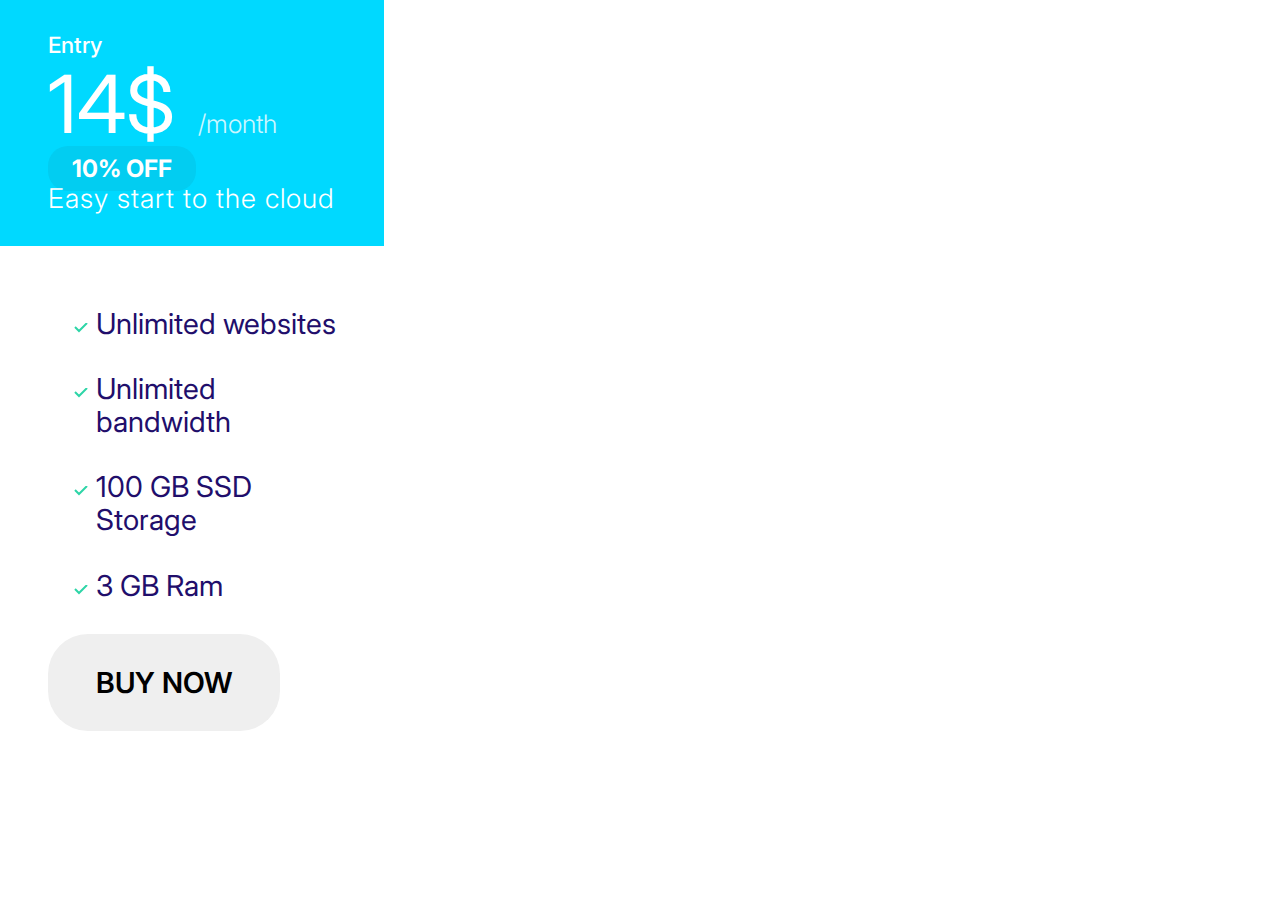
==== index.html @ d5999614 "add card content" ====
<!DOCTYPE html>
<html lang="en">
<head>
    <meta charset="UTF-8">
    <meta http-equiv="X-UA-Compatible" content="IE=edge">
    <meta name="viewport" content="width=device-width, initial-scale=1.0">
    <link rel="preconnect" href="https://fonts.googleapis.com">
    <link rel="preconnect" href="https://fonts.gstatic.com" crossorigin>
    <link href="https://fonts.googleapis.com/css2?family=Inter:wght@300;400;500;700&display=swap" rel="stylesheet">
    <link rel="stylesheet" href="css/normalize.css">
    <link rel="stylesheet" href="css/styles.css">
    <title>Document</title>
</head>
<body>
    <!--<div class="box"></div>
   <h1>Heading #</h1>
   <h2>Heading #</h2>
   <h3>Heading #</h3>
   <P>Lorem ipsum dolor sit amet consectetur adipisicing elit.
     Labore reprehenderit laboriosam natus quo consequuntur, 
     ducimus omnis quia ratione alias consequatur tempora 
     debitis aliquid necessitatibus, quidem minus possimus, 
     exercitationem saepe qui.</P>
     <a href="#" class="link-arrow">Learn more</a>

     <span class="badge badge-primary">10% off</span>
     <span class="badge badge-secondary badge-small">10% off</span>
     <ul class="list">
        <li>item1</li>
        <li>item2</li>
        <li>item3</li>
     </ul>


    <ul class="list list--inline">
        <li class="list__item">item1</li>
        <li class="list list-inline">item2</li>
        <li class="list list-inline">item3</li>
    </ul>


    <ul class="list list--tick">
        <li class="list__item">item1</li>
        <li class="list__item">item2</li>
        <li class="list__item">item3</li>
    </ul>

   <span class="icon-conteiner">
    <svg class="icon-primary">
        <use xlink:href="css/images/sprite.svg#wordpress"></use>
    </svg>
</span>
<div>
<button class="btn btn--primary">Buy now</button>
<button class="btn btn--secondary">Buy now</button>
<a href="#" class="btn btn--accent">Buy now</a>

<a href="#" class="btn btn--accent">Buy now</a>
<div class="input-group">
<input type="text" class="input" placeholder="Please enter your domain here..">
<button class="btn btn--accent">Search</button>
<div style="width: 30%;">
<div class="card">
    <header class="card__header card--primary">Card title</header>
    <div class="card__body">Lorem ipsum dolor sit amet, consectetur adipisicing elit. Tempora eligendi saepe debitis sunt provident quos voluptas rem ducimus voluptatum perspiciatis qui excepturi, architecto deserunt, sequi cumque, odio ipsam reiciendis veritatis!
    </div>
</div>
<div class="card">
    <header class="card__header class--secondary">Card title</header>
    <div class="card__body">Lorem ipsum dolor sit amet, consectetur adipisicing elit. Tempora eligendi saepe debitis sunt provident quos voluptas rem ducimus voluptatum perspiciatis qui excepturi, architecto deserunt, sequi cumque, odio ipsam reiciendis veritatis!
    </div>
</div>
</div>!-->

<div >
    <div class="plan">
        <header class="card__header card--secondary">
            <h3 class="plan__name">Entry</h3>
            <span class="plan__price">14$</span>
            <span class="plan__billing-cycling">/month</span>
            <span class="badge badge-secondary badge-small">10% OFF</span>
           <span class="plan__description">Easy start to the cloud</span>
            </header>
        <div class="card__body">
            <ul class="list list--tick">
                <li class="list__item">Unlimited websites</li>
                <li class="list__item">Unlimited bandwidth</li>
                <li class="list__item">100 GB SSD Storage</li>
                <li class="list__item">3 GB Ram</li>
            </ul>
            <button class="btn btn--outline btn--block">Buy now</button>
        </div>
    </div>
   
    </div>
    


</div>
</div>
</body>
</html>
---- css/styles.css ----
:root{
    --color-primary:#2584ff;
    --color-secondary:#00d9ff;
    --color-accent:#ff3400;
    --color-headings:#210e6b;
    --color-body:#918ca4;
    --color-border:#ccc;
    --border-radius:30px;
}

/*.box{
    background-color: var(--color-primary);
    width: 100px;
    height: 100px;
}*/

/*Typografy*/
body{
    font-family: Inter;
    color: var(--color-body);
}
h1, h2, h3 {
    color: var(--color-headings);
}

@media screen and (min-width:1024px){
    body{
        font-size: 1.8rem;
       
    }

}

/*links*/
a {
    text-decoration: none;
}
.link-arrow{
    color: var(--color-accent);
    text-transform: uppercase;
    font-size: 2rem;
    font-weight: bold;
}
.link-arrow::after{
    content: "-->";
    margin-left: 5px;
}
.link-arrow:hover::after{
    margin-left: 50px;
}
/*Badges*/

.badge{
    border-radius: 20px;
    padding: 0.5rem 2rem;
    font-weight: bold;
    letter-spacing:nowrap;
}
.badge-primary {
    background: var(--color-primary);
    color: #fff;
}
.badge-secondary{
    background: var(--color-secondary);
        color: #fff;
}
.badge-small{
    font-size: 1.6rem;
    padding: 0.5rem 1.5rem;
}
@media screen and (min-width:1024px) {
    .badge-small {
            font-size: 1.2rem
}
.badge{
    font-size: 1.5rem;
}
}
/*list*/
.list{
    list-style: none;
    padding: 0;
    color: var(--color-headings);
}
.list--inline .list__item {
    display: inline;
}

/*add tick*/
.list--tick{
    list-style-image: url(images/tick.svg);
    padding-left: 3rem;

}
.list--tick .list__item {
    padding-left: 1rem;
    margin-bottom: 4rem;

}

@media screen and (min-width:1024px){
    .list--tick .list__item {
    padding-left: 0;
    }
}
    
.icon-primary{
    fill: var(--color-primary);
}

.icon-conteiner{
    background:navy ;
    width: 164px;
    height: 164px;
    border-radius: 100%;
    display: inline-flex;
    align-items: center;
    justify-content: center;
    
}
/*buttons*/
.btn{
    font-size: 1.8rem;
    font-weight: 600;
    padding: 2rem 3rem;
    text-transform: uppercase;
    border: none;
    border-radius: 40px;
}

.btn--primary{
    background: var(--color-primary);
    color: #fff;
}
.btn--secondary{
    background: var(--color-secondary);
    color: #fff;
}
.btn--accent{
    background: var(--color-accent);
    color: #fff;
}

/*input*/

.input{
    padding:1.5rem 3.5rem;
    border:1px solid #ccc;
    border-radius:30px;
    outline:0;
    color:var( --color-headings);
    font-size:2rem;

}
.input-group{
    border:1px solid #ccc;
    border-radius:30px;
    display:flex;

}


.input-group .input{
    border:0;
    flex-grow:1;

}

.input-group .btn{
    margin:5px;
}

::placeholder{
    color:#c5c0d7;
}

@media screen and (min-width:1024px){
    .input{
        font-size:1.5rem;
    }
}

/*cards*/
.card{
    border-radius: 7px;
    box-shadow: 0 0 20px 10px #f3f3f3;
    overflow: hidden;

}
.card__header, .card__body{
    padding: 2rem 3rem;
}
.card--primary.card__header{
    background: var(--color-primary);
    color: #fff;

}
.card--secondary.card__header{
    background: var(--color-secondary);
    color: #fff;
}
.card--secondary .badge-secondary{
    background: #02cdf1;
}



/*plan*/
.plan{
    width: 60%;
}

.plan__name{
    color: #fff;
    margin: 0;
    font-weight: 500;
    font-size: 2.4rem;
}
.plan__price{
    font-size: 6rem;
}
.plan__billing-cycling{
    font-size: 2.4rem;
    font-weight: 300;
    opacity: 0.8;
    margin: 1rem;

}
.plan__description{
    font-weight: 300;
    font-size: 2rem;
    display: block;
    letter-spacing: 1px;
}
.plan .list__item{
    margin-bottom: 2rem;
}

@media screen and (min-width:1024px) {
    .plan {
        width: 30%;
    }
    .plan__name{
        font-size: 1.4rem;
    }
    .plan__price{
        font-size: 5rem;
    }
    .plan__billing-cycling{
        font-size: 1.6rem;
    
    }
    .plan__description{
        font-size: 1.7rem;
    }
    
}
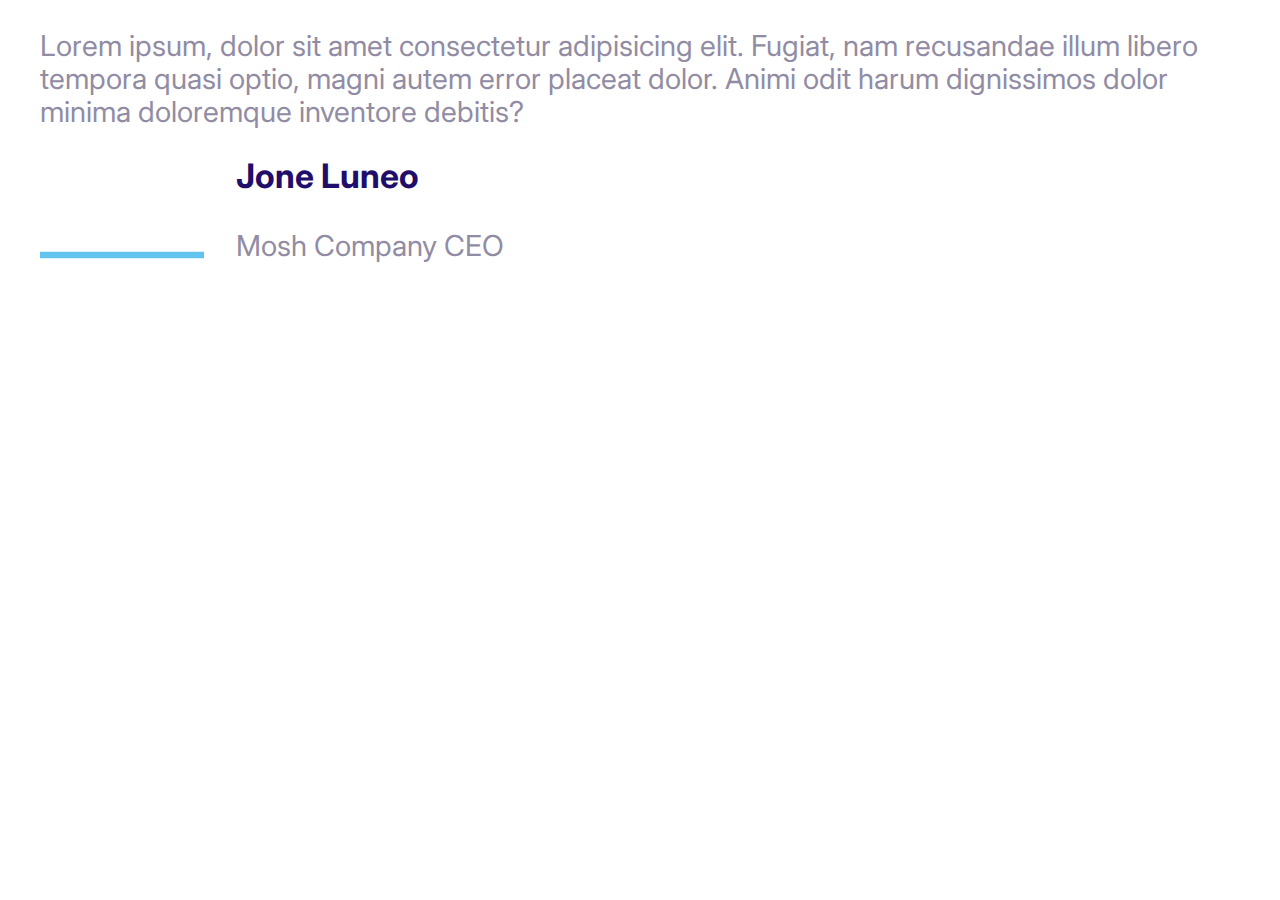
==== commit 74bdd251: "add media" ====
--- a/index.html
+++ b/index.html
@@ -70,7 +70,7 @@
     <div class="card__body">Lorem ipsum dolor sit amet, consectetur adipisicing elit. Tempora eligendi saepe debitis sunt provident quos voluptas rem ducimus voluptatum perspiciatis qui excepturi, architecto deserunt, sequi cumque, odio ipsam reiciendis veritatis!
     </div>
 </div>
-</div>!-->
+</div>
 
 <div >
     <div class="plan">
@@ -91,9 +91,84 @@
             <button class="btn btn--outline btn--block">Buy now</button>
         </div>
     </div>
+</div>
+<div>
+    <div class="plan">
+        <header class="card__header card--primary">
+            <img src="" alt="">
+            <h3 class="plan__name">Entry</h3>
+            <span class="plan__price">14$</span>
+            <span class="plan__billing-cycling">/month</span>
+            <span class="badge badge-secondary badge-small">10% OFF</span>
+           <span class="plan__description">Easy start to the cloud</span>
+            </header>
+            </div>
+            <div class="plan plan--popular"> 
+        <div class="card__body">
+            <ul class="list list--tick">
+                <li class="list__item">Unlimited websites</li>
+                <li class="list__item">Unlimited bandwidth</li>
+                <li class="list__item">100 GB SSD Storage</li>
+                <li class="list__item">3 GB Ram</li>
+            </ul>
+            <button class="btn btn--outline btn--block">Buy now</button>
+        </div>
+    </div>
    
+</div>
+
+<div class="media">
+    <div class="media__image"><span class="icon-conteiner">
+        <svg class="icon-primary">
+            <use xlink:href="css/images/sprite.svg#wordpress"></use>
+        </svg>
+    </span></div>
+    <div class="media__body">
+        <h3 class="media__title">Easy start and manage updates</h3>
+
+        <p>Lorem, ipsum dolor sit amet consectetur adipisicing elit.
+         Cum odit consequuntur animi ducimus tenetur doloremque,
+          earum impedit veniam numquam porro fugiat omnis? Ab, 
+          aperiam nihil? Culpa dolorum temporibus suscipit natus.
+    </p>
     </div>
+    <div class="media">
+        <div class="media__image"><span class="icon-conteiner">
+            <svg class="icon-primary">
+                <use xlink:href="css/images/sprite.svg#snap"></use>
+            </svg>
+        </span></div>
+        <div class="media__body">
+            <h3 class="media__title">Easy start and manage updates</h3>
     
+            <p>Lorem, ipsum dolor sit amet consectetur adipisicing elit.
+             Cum odit consequuntur animi ducimus tenetur doloremque,
+              earum impedit veniam numquam porro fugiat omnis? Ab, 
+              aperiam nihil? Culpa dolorum temporibus suscipit natus.
+        </p>
+        </div>
+</div>!-->
+    
+<blockquote class="quote__text">
+    <p>
+        Lorem ipsum, dolor sit amet consectetur adipisicing elit.
+         Fugiat, nam recusandae illum libero tempora quasi optio, 
+         magni autem error placeat dolor. Animi odit harum 
+         dignissimos dolor minima doloremque inventore debitis?
+    </p>
+    <footer><div class="media">
+        <div class="media__image"><span class="icon-conteiner">
+            <svg class="icon-primary">
+                <use xlink:href="css/images/sprite.svg#line"></use>
+            </svg>
+        </span></div>
+        <div class="media__body">
+            <h3 class="media__title">Jone Luneo</h3>
+    
+            <p>Mosh Company CEO
+        </p>
+        </div></footer>
+</blockquote>
 
 
 </div>
--- a/css/styles.css
+++ b/css/styles.css
@@ -109,7 +109,7 @@
 }
 
 .icon-conteiner{
-    background:navy ;
+  /*  background:navy ;*/
     width: 164px;
     height: 164px;
     border-radius: 100%;
@@ -236,6 +236,18 @@
     margin-bottom: 2rem;
 }
 
+.card__header{
+    position: relative;
+}
+.plan--popular .card__header::before{
+    content: url();
+    width: 40px;
+    color: black;
+    display: inline-block;
+    position: absolute;
+
+}
+
 @media screen and (min-width:1024px) {
     .plan {
         width: 30%;
@@ -255,3 +267,18 @@
     }
     
 }
+/*media*/
+.media{
+    display: flex;
+}
+.media__title{
+    margin-top: 0;
+}
+
+.media__body{
+    padding: 0 2rem;
+}
+
+.media__image{
+    margin-top: 1rem;
+}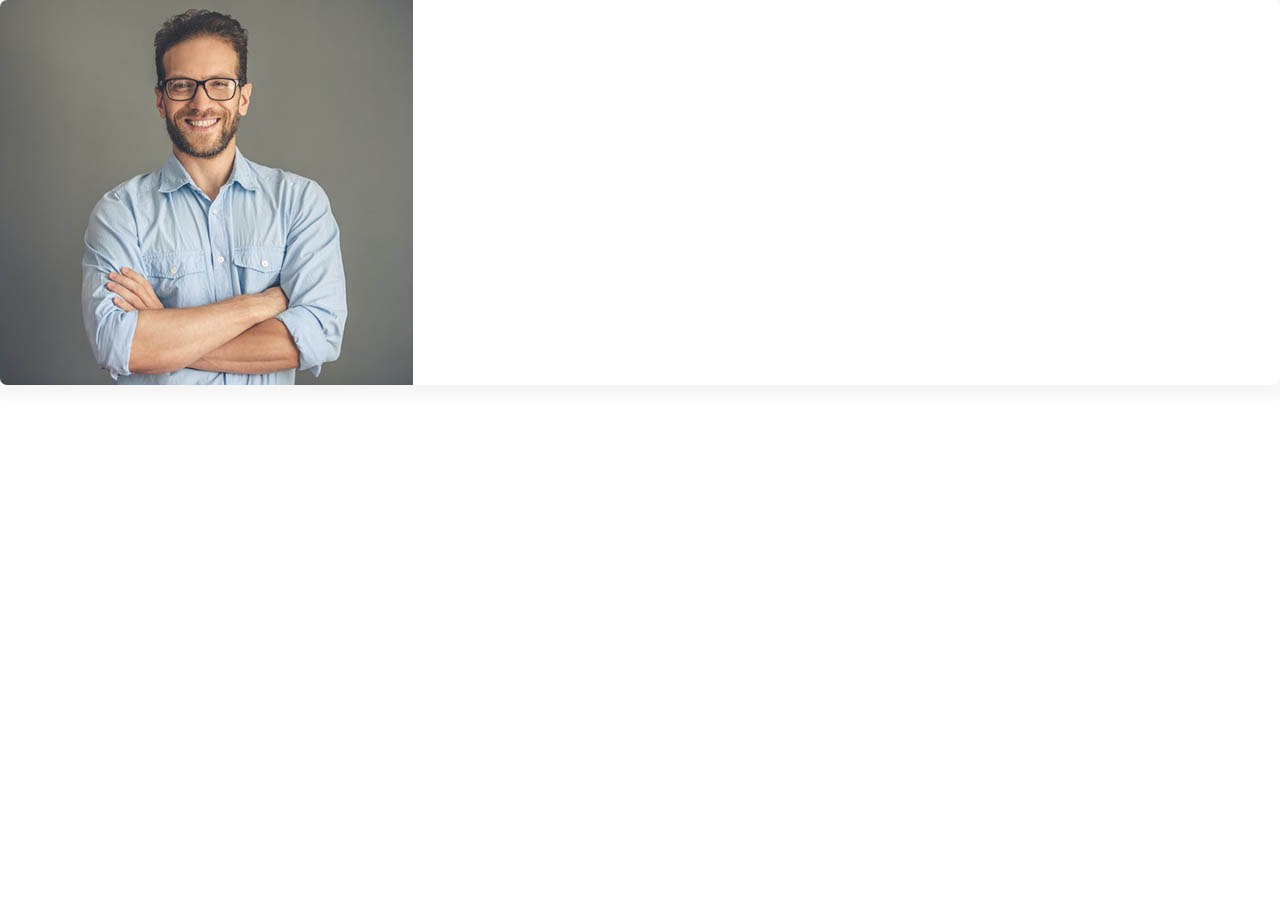
==== commit 680c85f8: "add grid" ====
--- a/index.html
+++ b/index.html
@@ -147,10 +147,10 @@
               aperiam nihil? Culpa dolorum temporibus suscipit natus.
         </p>
         </div>
-</div>!-->
+</div>
     
-<blockquote class="quote__text">
-    <p>
+<blockquote class="quote">
+    <p class="quote__text">
         Lorem ipsum, dolor sit amet consectetur adipisicing elit.
          Fugiat, nam recusandae illum libero tempora quasi optio, 
          magni autem error placeat dolor. Animi odit harum 
@@ -158,20 +158,32 @@
     </p>
     <footer><div class="media">
         <div class="media__image"><span class="icon-conteiner">
-            <svg class="icon-primary">
+            <svg class="icon-primary quote__line">
                 <use xlink:href="css/images/sprite.svg#line"></use>
             </svg>
         </span></div>
         <div class="media__body">
-            <h3 class="media__title">Jone Luneo</h3>
+            <h3 class="media__title quote_author">Jone Luneo</h3>
     
-            <p>Mosh Company CEO
+            <p class="quote__company">Mosh Company CEO
         </p>
         </div></footer>
 </blockquote>
+</div>
+</div>
 
 
-</div>
-</div>
+
+<div class="grid grid--col-2">
+    <div style="height: 100px; background: blue;"></div>
+    <div style="height: 100px; background: yellow;"></div>
+    <div style="height: 100px; background: red;"></div>
+   </div>!-->
+   <div class="card">
+   <div class="grid grid--col-2">
+    <img src="css/images/photo.jpg" alt="foto">
+   </div>
+   </div>
+
 </body>
 </html>--- a/css/styles.css
+++ b/css/styles.css
@@ -281,4 +281,69 @@
 
 .media__image{
     margin-top: 1rem;
+}
+
+/*quotes*/
+
+.quote{
+    font-size: 3rem;
+    font-style: italic;
+    color:#5c5577
+}
+.quote__text::before{
+    content: open-quote;
+
+}
+.quote__text::after{
+    content: close-quote;
+
+}
+.quote_author{
+    font-size: 3rem;
+    font-weight:500;
+    font-style: normal;
+    margin-bottom: 0;
+
+}
+.quote__line{
+    position: relative;
+    bottom: 10px;
+}
+.quote__company{
+    opacity: 0.4;
+    color:var(--color-headings) ;
+    font-size: 2rem;
+    font-style: normal;
+}
+
+@media screen and (min-width:1024px) {
+    .quote{
+        font-size: 2rem;
+    }
+    .quote__author{
+     font-size: 2.4rem;
+    }
+    .quote__company{
+        font-size: 1.6rem;
+    }
+    .quote__line{
+       
+bottom: 60px;
+    }
+}
+
+/*grid*/
+
+.grid {
+    display:grid;
+}
+
+@media screen and (min-width:768px){
+    .grid--col-2{
+   grid-template-columns: 1fr 1fr;}
+}
+    
+@media screen and (min-width:1024px){
+    .grid--col-2{
+   grid-template-columns:1fr 1fr 1fr}
 }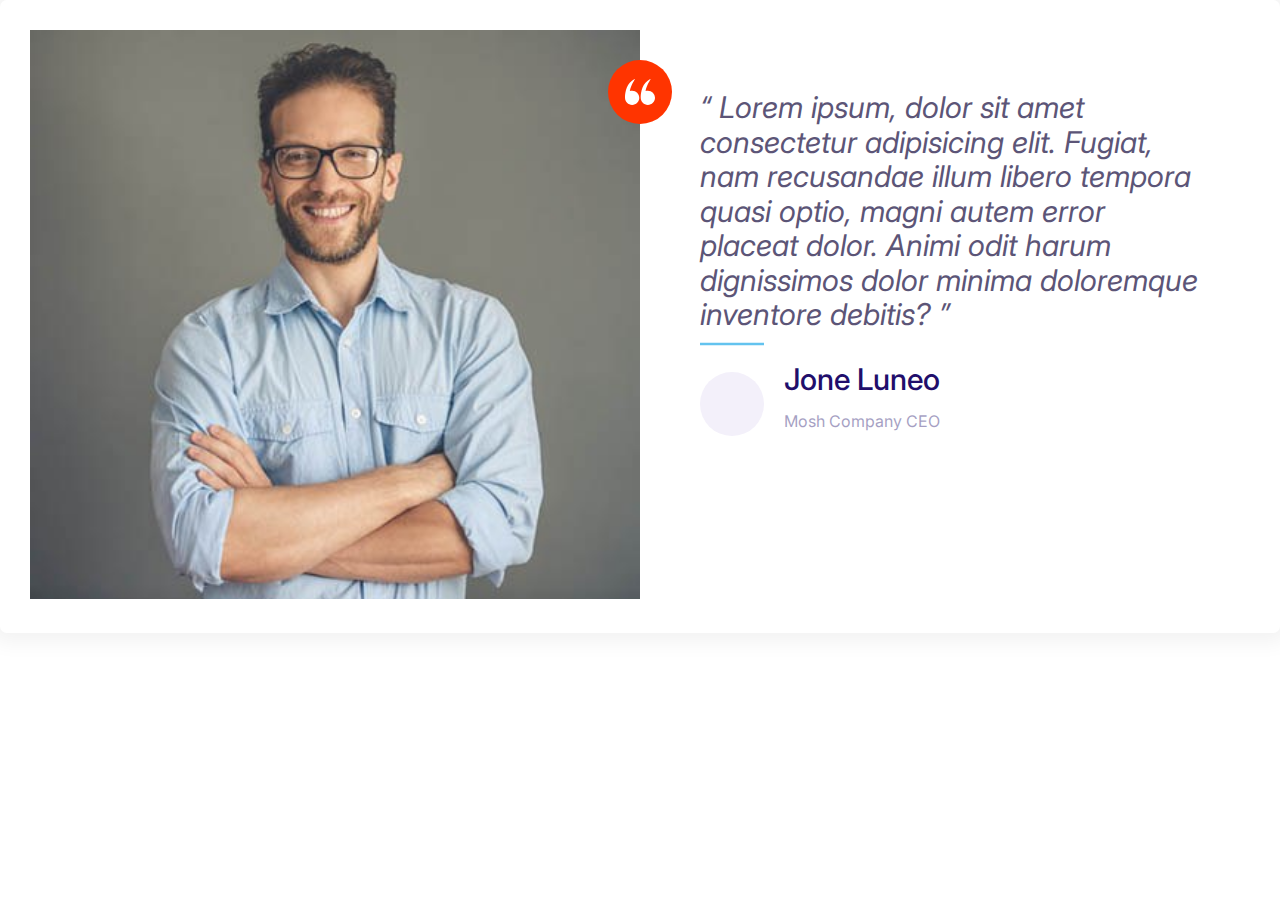
==== commit 62f9fa3d: "add foto customer and quote" ====
--- a/index.html
+++ b/index.html
@@ -179,10 +179,37 @@
     <div style="height: 100px; background: yellow;"></div>
     <div style="height: 100px; background: red;"></div>
    </div>!-->
-   <div class="card">
+   <div class="card testimonial">
    <div class="grid grid--col-2">
+    <div class="testimonial__image">
     <img src="css/images/photo.jpg" alt="foto">
+    <span class="icon-conteiner icon-conteiner--accent">
+        <svg class="icon--white icon--small">
+            <use xlink:href="css/images/sprite.svg#quotes"></use>
+        </svg>
+    </span>
    </div>
+   <blockquote class="quote">
+    <p class="quote__text">
+        Lorem ipsum, dolor sit amet consectetur adipisicing elit.
+         Fugiat, nam recusandae illum libero tempora quasi optio, 
+         magni autem error placeat dolor. Animi odit harum 
+         dignissimos dolor minima doloremque inventore debitis?
+    </p>
+    <footer><div class="media">
+        <div class="media__image"><span class="icon-conteiner">
+            <svg class="icon-primary quote__line">
+                <use xlink:href="css/images/sprite.svg#line"></use>
+            </svg>
+        </span></div>
+        <div class="media__body">
+            <h3 class="media__title quote_author">Jone Luneo</h3>
+    
+            <p class="quote__company">Mosh Company CEO
+        </p>
+        </div></footer>
+</blockquote>
+</div>
    </div>
 
 </body>
--- a/css/styles.css
+++ b/css/styles.css
@@ -7,6 +7,9 @@
     --color-border:#ccc;
     --border-radius:30px;
 }
+html{
+    font-size: 62.5%;
+}
 
 /*.box{
     background-color: var(--color-primary);
@@ -103,21 +106,36 @@
     padding-left: 0;
     }
 }
-    
-.icon-primary{
+.icon{
+        width: 40px;
+        height: 40px;
+    }
+    
+   .icon--small{
+    width: 30px;
+    height: 30px;
+   } 
+.icon--primary{
     fill: var(--color-primary);
 }
-
+.icon--white{
+    fill: #fff;
+}
 .icon-conteiner{
-  /*  background:navy ;*/
-    width: 164px;
-    height: 164px;
+  background:#f3f0fa ;
+    width: 64px;
+    height: 64px;
     border-radius: 100%;
     display: inline-flex;
     align-items: center;
     justify-content: center;
     
 }
+.icon-conteiner--accent {
+    background: var(--color-accent);
+}
+
+
 /*buttons*/
 .btn{
     font-size: 1.8rem;
@@ -341,9 +359,50 @@
 @media screen and (min-width:768px){
     .grid--col-2{
    grid-template-columns: 1fr 1fr;}
-}
-    
-@media screen and (min-width:1024px){
+    }
+    
+/*@media screen and (min-width:768px){
     .grid--col-2{
    grid-template-columns:1fr 1fr 1fr}
-}+}*/
+
+/*testimonials*/
+
+.testimonial{
+    padding: 3rem;
+}
+
+.testimonial__image {
+  position: relative;
+  
+}
+
+.testimonial__image > img {
+    width: 100%;
+  }
+
+  .testimonial__image >.icon-conteiner{
+    position: absolute;
+    top:3rem;
+    right: -32px;
+
+  }
+
+  @media screen and (min-width: 768px) {
+    .testimonial .quote,
+    .testimonial .quote_author {
+        font-size: 1.8rem;
+    }
+    
+  }
+  @media screen and (min-width: 1024px) {
+    .testimonial .quote,
+    .testimonial .quote_author {
+        font-size: 3rem;
+    }
+    
+  }
+
+  .testimonial .quote {
+    margin-left: 6rem;
+  }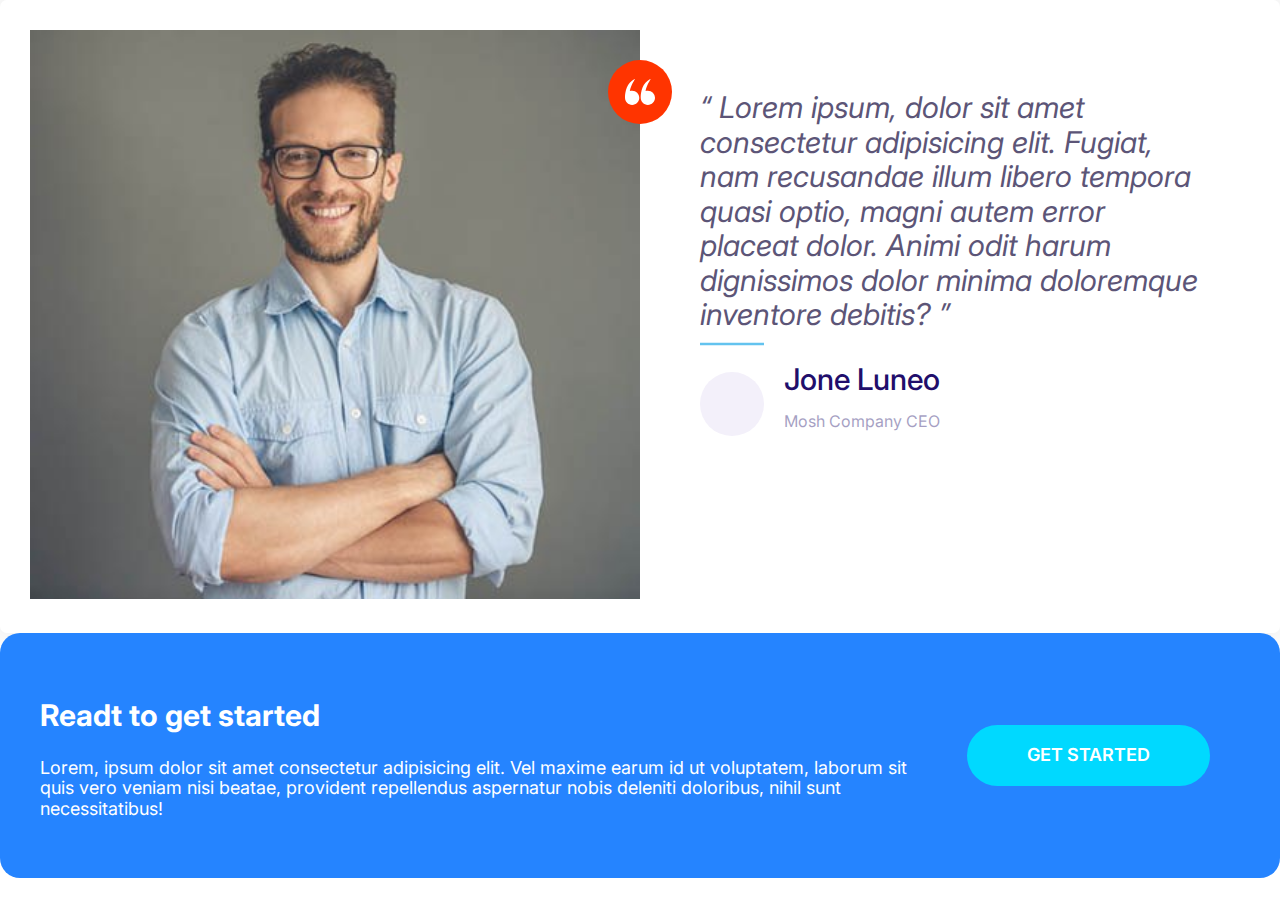
==== commit c92b7569: "add callout footer" ====
--- a/index.html
+++ b/index.html
@@ -212,5 +212,20 @@
 </div>
    </div>
 
+   <div class="callout callout--primary">
+    <div class="grid grid--col-2">
+        <div class="callout__content">
+            <h2 class="callout__heading"> Readt to get started</h2>
+           <p> Lorem, ipsum dolor sit amet consectetur adipisicing
+             elit. Vel maxime earum id ut voluptatem, laborum 
+             sit quis vero veniam nisi beatae, provident 
+             repellendus aspernatur nobis deleniti doloribus, 
+             nihil sunt necessitatibus!</p>
+</div>
+             <a href="#" class="btn btn--secondary btn--stretched">Get started</a>
+        
+    </div>
+   </div>
+
 </body>
 </html>--- a/css/styles.css
+++ b/css/styles.css
@@ -159,6 +159,11 @@
     color: #fff;
 }
 
+.btn--stretched{
+    padding-left: 6rem;
+    padding-right: 6rem;
+
+}
 /*input*/
 
 .input{
@@ -405,4 +410,44 @@
 
   .testimonial .quote {
     margin-left: 6rem;
-  }+  }
+
+  /*callouts*/
+
+  .callout{
+    padding: 4rem;
+    border-radius: 20px;
+  }
+  .callout--primary{
+    background: var(--color-primary);
+    color: #fff;
+  }
+
+  .callout__heading{
+    color: #fff;
+    font-size: 3rem;
+  }
+
+  .callout .btn{
+    justify-self: center;
+    align-self: center;
+  }
+
+  .callout__content{
+
+  }
+
+  @media screen and (min-width:768px){
+    .callout__content{
+        text-align: left;
+    }
+     }
+
+     .callout .btn {
+        justify-self: start;
+        margin: 0 3rem;
+    }
+
+    .callout .grid--col-2 {
+        grid-template-columns: 1fr auto;
+    }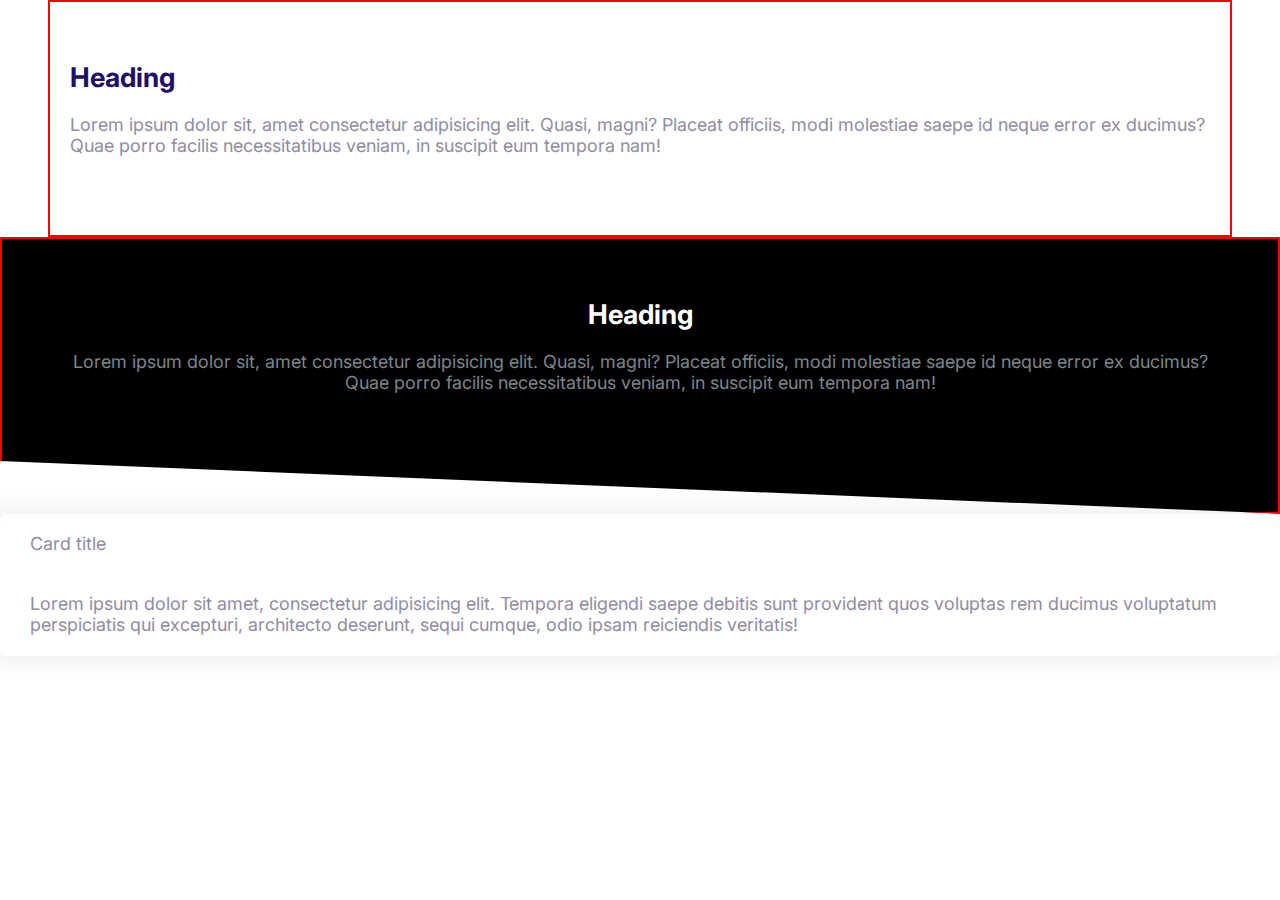
==== commit 47dbffad: "add collapsible component" ====
--- a/index.html
+++ b/index.html
@@ -178,7 +178,7 @@
     <div style="height: 100px; background: blue;"></div>
     <div style="height: 100px; background: yellow;"></div>
     <div style="height: 100px; background: red;"></div>
-   </div>!-->
+   </div>
    <div class="card testimonial">
    <div class="grid grid--col-2">
     <div class="testimonial__image">
@@ -226,6 +226,50 @@
         
     </div>
    </div>
-
+   <div class="collapsible collapsible--expanded">
+    <header class="collapsible__header">
+        <h2 class="collapsible__heading">Item1</h2>
+         <svg class="icon collapsible__chevron">
+        <use xlink:href="css/images/sprite2.svg#chevron2"></use>
+        </svg>
+
+    </header>
+    <p class="collapsible__content">Lorem ipsum dolor, sit amet 
+        consectetur adipisicing elit. Suscipit omnis expedita 
+        voluptate! Expedita similique, libero sequi rerum totam 
+        voluptatum laborum assumenda, incidunt dolores voluptas
+         maiores reiciendis enim corrupti quam doloremque?
+    </p>
+   </div>!-->
+
+<section class="block container">
+    <h2 class="block__heading">Heading</h2>
+    <p>Lorem ipsum dolor sit, amet consectetur adipisicing elit.
+         Quasi, magni? Placeat officiis, modi molestiae saepe id 
+         neque error ex ducimus? Quae porro facilis necessitatibus
+          veniam, in suscipit eum tempora nam!</p>
+</section>
+<section class="block block--dark block--skewed-left">
+    <div class="container">
+    <div class="block__header">
+    <h2 class="block__heading">Heading</h2>
+    <p>Lorem ipsum dolor sit, amet consectetur adipisicing elit.
+         Quasi, magni? Placeat officiis, modi molestiae saepe id 
+         neque error ex ducimus? Quae porro facilis necessitatibus
+          veniam, in suscipit eum tempora nam!</p>
+          </div>
+        </div>
+</section>
+<div class="card">
+    <header class="card__header ">Card title</header>
+    <div class="card__body">Lorem ipsum dolor sit amet, consectetur 
+        adipisicing elit. Tempora eligendi saepe debitis sunt 
+        provident quos voluptas rem ducimus voluptatum perspiciatis 
+        qui excepturi, architecto deserunt, sequi cumque,
+         odio ipsam reiciendis veritatis!
+    </div>
+    </div>
+</div>
+<script src="js/main.js"></script>
 </body>
 </html>--- a/css/styles.css
+++ b/css/styles.css
@@ -33,6 +33,10 @@
     }
 
 }
+.container{
+    max-width: 1140px;
+    margin: 0 auto;
+}
 
 /*links*/
 a {
@@ -450,4 +454,58 @@
 
     .callout .grid--col-2 {
         grid-template-columns: 1fr auto;
+    }
+
+    /*Collapsibles*/
+    .collapsible__header{
+        display: flex;
+        justify-content: space-between;
+    }
+
+    .collapsible__heading{
+        margin-top: 0;
+        font-size: 3rem;
+    }
+    .collapsible__chevron{
+        transform: rotate(-90deg);
+    }
+
+    .collapsible__content{
+        display: none;
+    }
+    .collapsible--expanded .collapsible__chevron{
+        transform: rotate(0);
+    }
+
+    .collapsible--expanded .collapsible__content{
+        display: block;
+    }
+
+    /*Blocks*/
+
+    .block{
+        --padding-vartical:6rem;
+        padding: var(--padding-vartical) 2rem;
+        border: 2px solid red;
+        
+    }
+    .block__heading{
+        margin-top: 0;
+    }
+    .block--dark{
+        background: #000;
+        color:#7b858b;
+    }
+
+    .block--dark .block__heading{
+        color: #fff;
+    }
+
+    .block--skewed-left{
+        clip-path: polygon(0% 0%, 100% 0%, 100% 100%, 0% 81%);
+        padding-bottom: calc(var(--padding-vartical) + 4rem)
+    }
+    .block__header{
+        text-align: center;
+
     }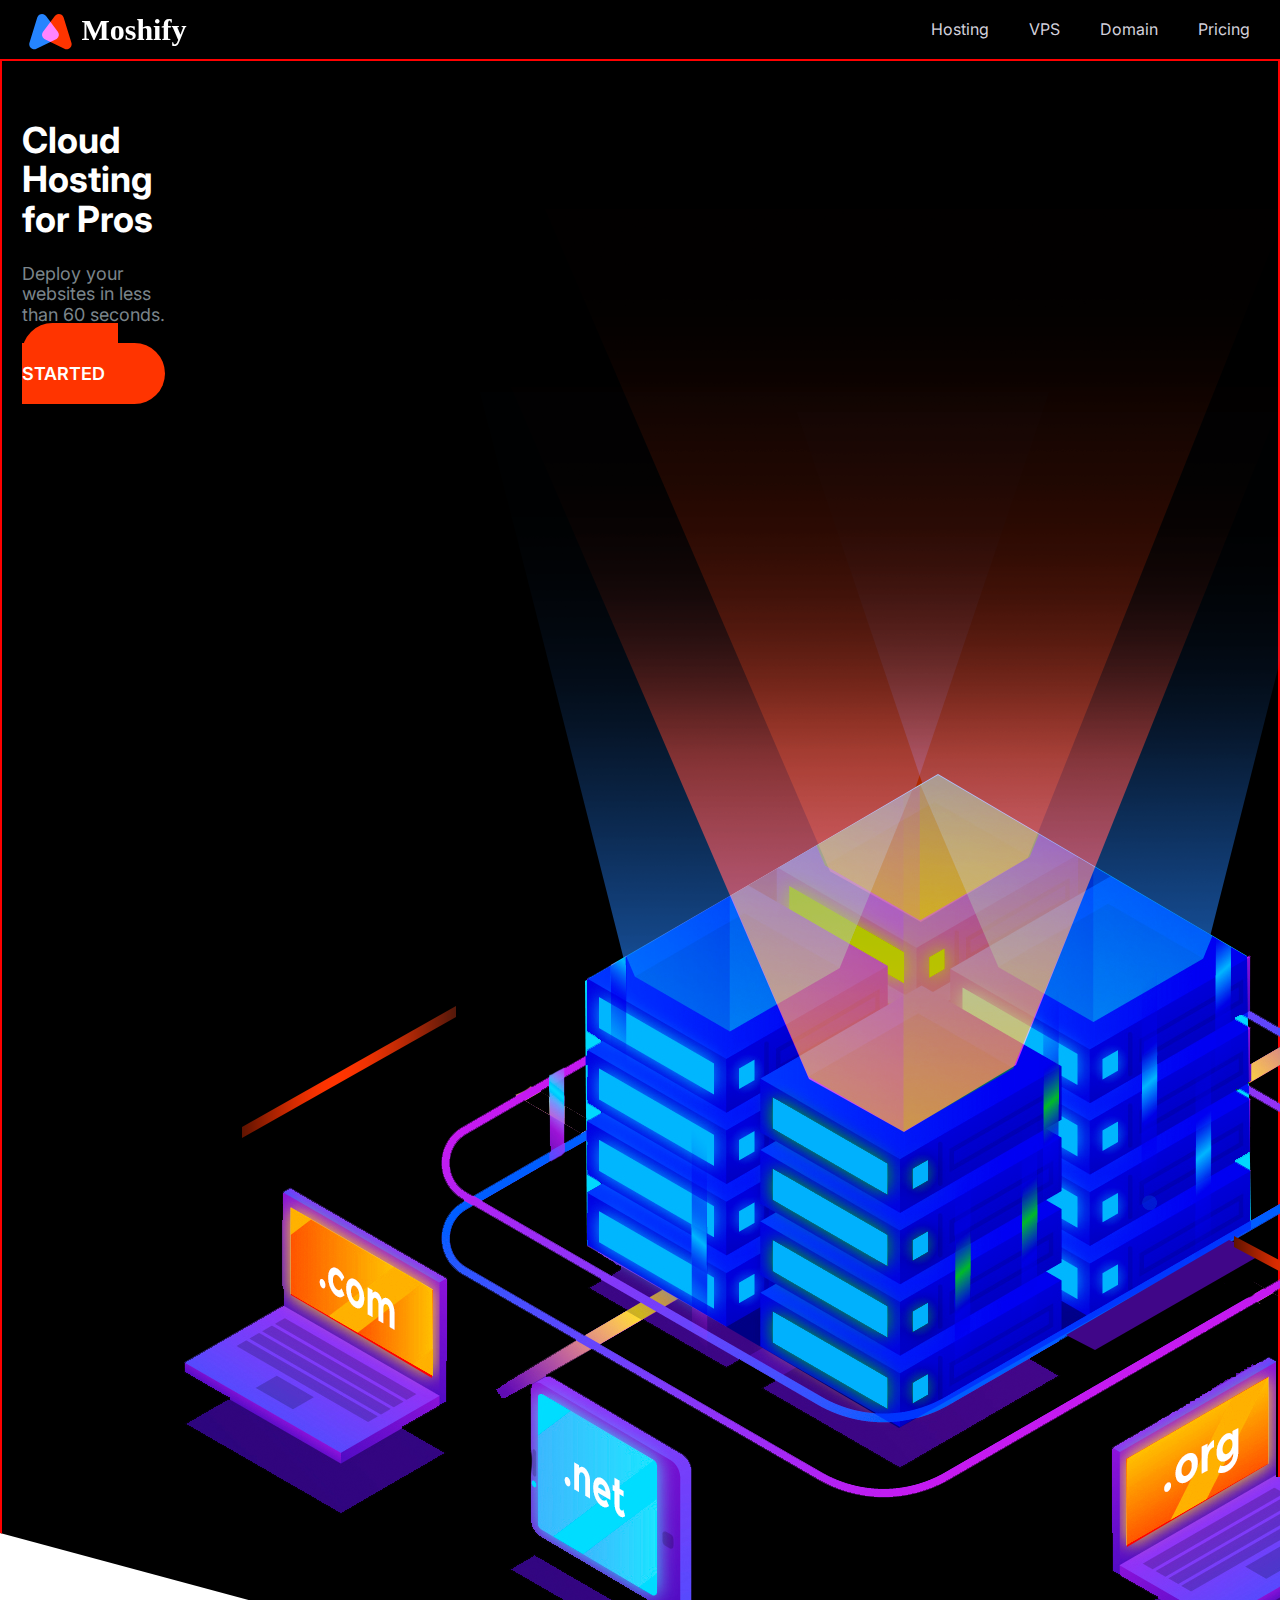
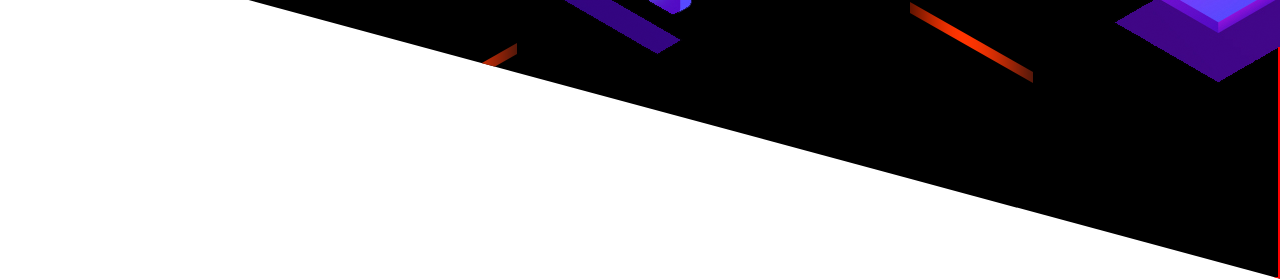
==== commit e1366398: "Define navigation bars" ====
--- a/index.html
+++ b/index.html
@@ -240,7 +240,7 @@
         voluptatum laborum assumenda, incidunt dolores voluptas
          maiores reiciendis enim corrupti quam doloremque?
     </p>
-   </div>!-->
+   </div>
 
 <section class="block container">
     <h2 class="block__heading">Heading</h2>
@@ -269,7 +269,29 @@
          odio ipsam reiciendis veritatis!
     </div>
     </div>
-</div>
+</div>!-->
+<nav class="nav collapsible">
+<a class="nav__brand" href="/"><img src="css/images/logo.svg" alt="Company logo"></a>
+<svg class="icon icon--white nav__toggler">
+                <use xlink:href="css/images/sprite.svg#menu"></use>
+            </svg>
+<ul class="list nav__list collapsible__content">
+    <li class="nav__item" ><a href="#">Hosting</a></li>
+    <li class="nav__item" ><a href="#">VPS</a></li>
+    <li class="nav__item" ><a href="#">Domain</a></li>
+    <li class="nav__item" ><a href="#">Pricing</a></li>
+</ul>
+</nav>
+
+<section class="block block--dark block--skewed-left">
+    <div class="grid grid--col-2">
+        <div><h1 class="block__heading">Cloud Hosting for Pros</h1>
+            <p class="hero__tagline">Deploy your websites in less than 60 seconds.</p>
+            <a href="#" class="btn btn--accent btn--stretched">Get started</a>
+        </div>
+        <img src="css/images/banner.png" alt="banner">
+    </div>
+</section>
 <script src="js/main.js"></script>
 </body>
 </html>--- a/css/styles.css
+++ b/css/styles.css
@@ -24,6 +24,7 @@
 }
 h1, h2, h3 {
     color: var(--color-headings);
+    line-height: 1.1;
 }
 
 @media screen and (min-width:1024px){
@@ -508,4 +509,65 @@
     .block__header{
         text-align: center;
 
+    }
+
+    /*navigation bars*/
+
+    .nav {
+        background: #000;
+        display: flex;
+        justify-content: space-between;
+        flex-wrap: wrap;
+        padding:0 1rem;
+        align-items: center;
+    }
+   .nav__item{
+        border: 1px solid #222;
+        padding: 0.5rem 2rem;
+        
+
+    }
+
+    .nav__list{
+        width: 100%;
+        margin: 0;
+    }
+    .nav__item > a{
+         color: #d2d0db;
+         transition: color .3s;
+
+    }
+
+    .nav__toggler{
+        opacity: 0.5;
+        transition: box-shadow 0.15s;
+        cursor: pointer;
+    }
+
+     .nav__item > a:hover{
+         color: #fff;
+
+    }
+    .collapsible--expanded .nav__toggler{
+        opacity: 1;
+        box-shadow: 0 0 0 3px #555;
+        border-radius: 5px;
+
+    }
+    .nav__brand{
+        transform: translateY(5px);
+    }
+    @media screen and (min-width:768px) {
+        .nav__toggler{
+            display: none;
+        }
+        .nav__list{
+            width: auto;
+            display: flex;
+            font-size: 1.6rem;
+        }
+        .nav__item{
+            border: 0;
+        }
+        
     }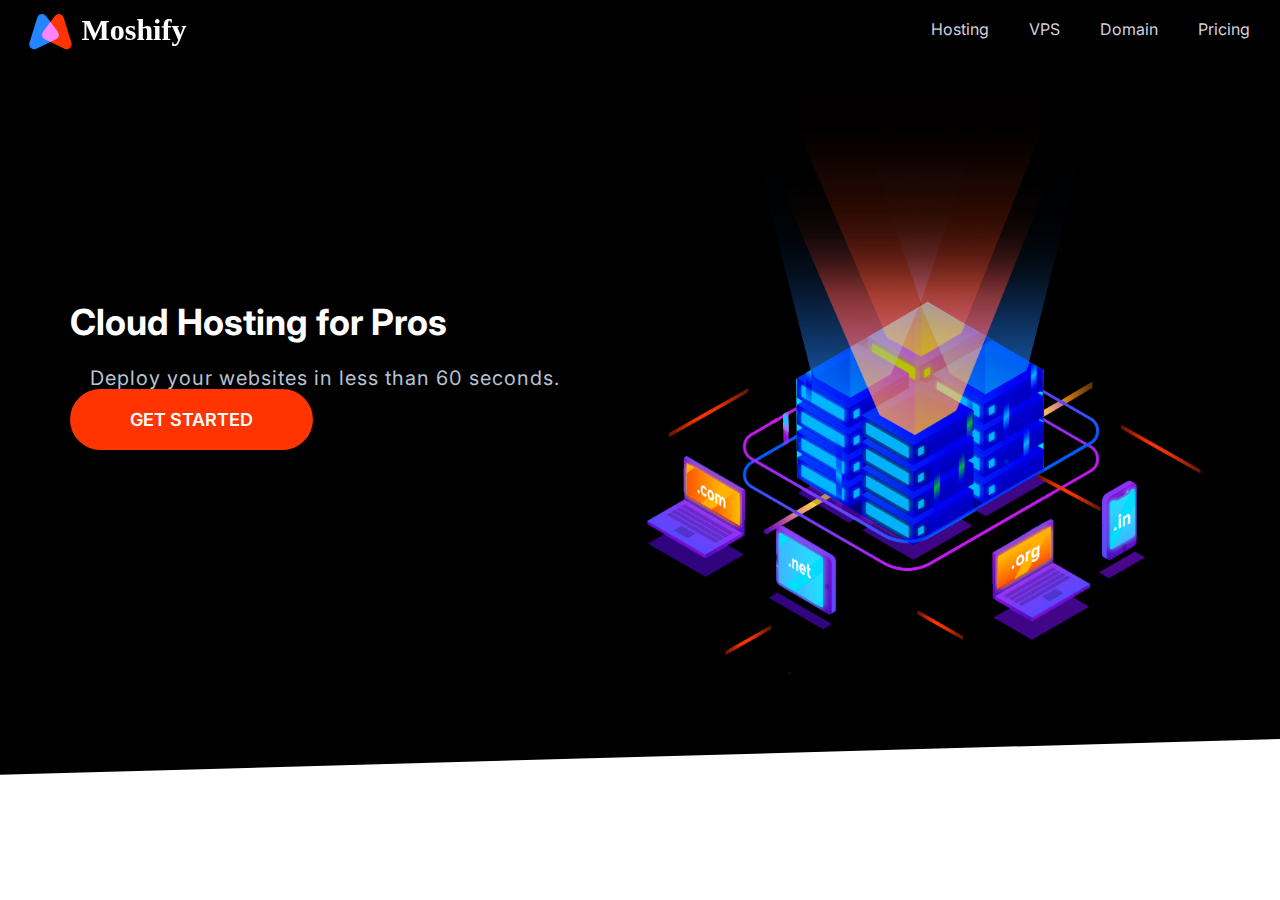
==== commit eedc791d: "Define hero" ====
--- a/index.html
+++ b/index.html
@@ -283,14 +283,17 @@
 </ul>
 </nav>
 
-<section class="block block--dark block--skewed-left">
-    <div class="grid grid--col-2">
-        <div><h1 class="block__heading">Cloud Hosting for Pros</h1>
+<section class="block block--dark block--skewed-left hero">
+    
+    <div class="container grid grid--col-2">
+        <header class="block__header hero__content"><h1 class="block__heading">Cloud Hosting for Pros</h1>
             <p class="hero__tagline">Deploy your websites in less than 60 seconds.</p>
             <a href="#" class="btn btn--accent btn--stretched">Get started</a>
-        </div>
-        <img src="css/images/banner.png" alt="banner">
-    </div>
+        </header>
+        <img class="hero__image" src="css/images/banner.png" alt="banner">
+    </div>
+    
+   
 </section>
 <script src="js/main.js"></script>
 </body>
--- a/css/styles.css
+++ b/css/styles.css
@@ -570,4 +570,31 @@
             border: 0;
         }
         
+    }
+
+    /*Hero*/
+    .hero{
+        border: none;
+        clip-path: polygon(0% 0%, 100% 0%, 100% 95%, 0% 100%);
+
+    }
+
+    .hero__tagline{
+        font-size: 2rem;
+        color: #b9c3cf;
+        letter-spacing: 1px;
+        margin: 2rem;
+    }
+    .hero__image{
+        width: 100%;
+    }
+
+   @media screen and (min-width:768px) {
+        .hero{
+            padding-top: 0;
+        }
+        .hero__content{
+            text-align: left;
+            align-self: center;
+        }
     }